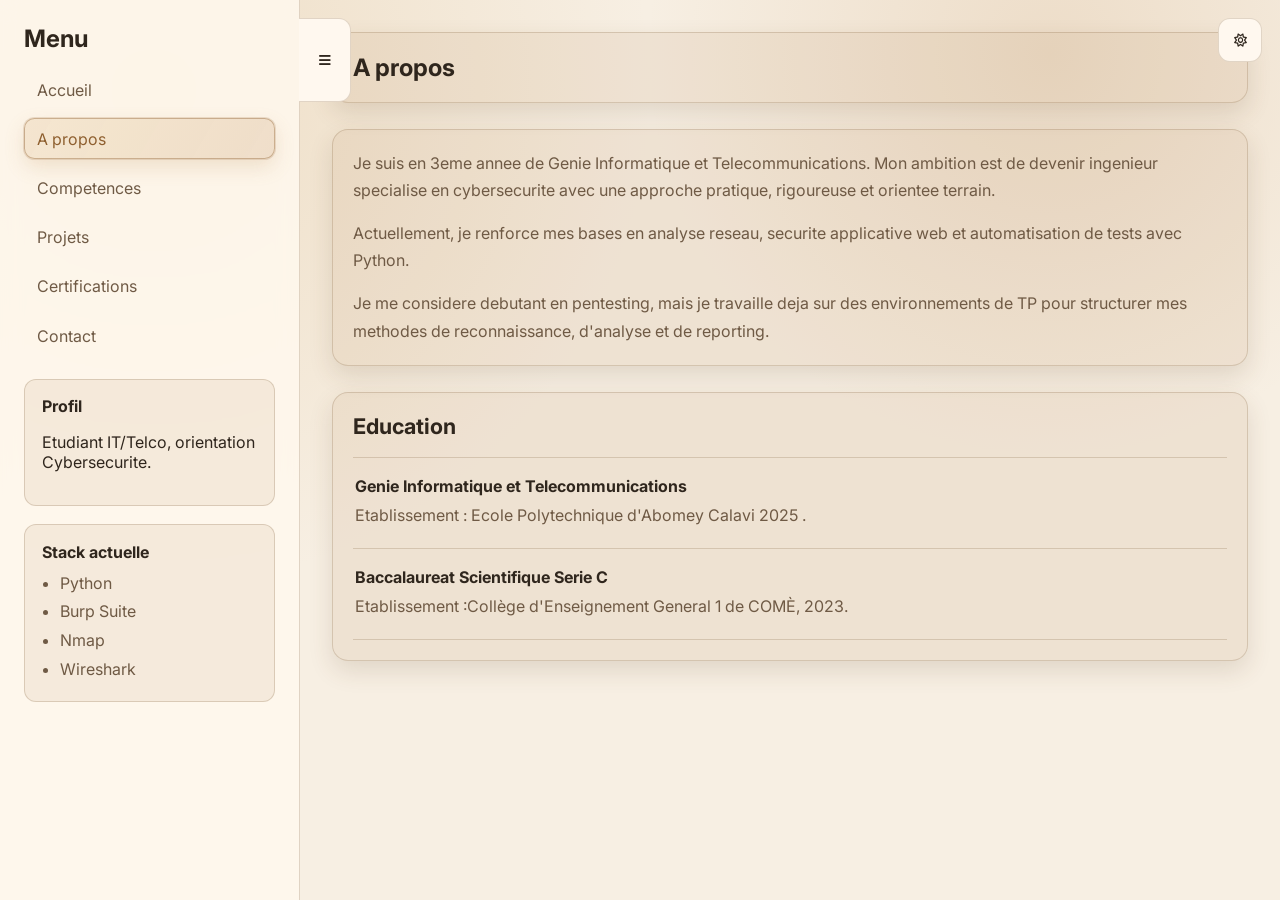
==== about.html @ 5f9d59a1 "Initial portfolio site" ====
<!DOCTYPE html>
<html lang="fr">
<head>
  <meta charset="UTF-8" />
  <meta name="viewport" content="width=device-width, initial-scale=1.0" />
  <title>SOGADJI Belange Amègnon Steeve | A propos</title>
  <link rel="preconnect" href="https://fonts.googleapis.com" />
  <link rel="preconnect" href="https://fonts.gstatic.com" crossorigin />
  <link href="https://fonts.googleapis.com/css2?family=Inter:wght@400;500;600;700;800&display=swap" rel="stylesheet" />
  <link rel="stylesheet" href="https://cdnjs.cloudflare.com/ajax/libs/font-awesome/6.5.2/css/all.min.css" />
  <link rel="stylesheet" href="css/styles.css" />
</head>
<body class="light-theme" data-page="about">
  <button id="theme-toggle" aria-label="Basculer le theme">
    <i class="fa-regular fa-sun icon-sun"></i>
    <i class="fa-regular fa-moon icon-moon"></i>
  </button>

  <div id="wrapper">
    <aside id="sidebar">
      <div class="inner">
        <h2>Menu</h2>
        <nav>
          <a href="index.html" data-nav="home">Accueil</a>
          <a href="about.html" data-nav="about">A propos</a>
          <a href="skills.html" data-nav="skills">Competences</a>
          <a href="projects.html" data-nav="projects">Projets</a>
          <a href="certifications.html" data-nav="certifications">Certifications</a>
          <a href="contact.html" data-nav="contact">Contact</a>
        </nav>

        <section class="sidebar-block">
          <h3>Profil</h3>
          <p>Etudiant IT/Telco, orientation Cybersecurite.</p>
        </section>

        <section class="sidebar-block">
          <h3>Stack actuelle</h3>
          <ul class="mini-list">
            <li>Python</li>
            <li>Burp Suite</li>
            <li>Nmap</li>
            <li>Wireshark</li>
          </ul>
        </section>
      </div>
    </aside>

    <main id="main">
      <div class="inner">
        <section class="page-header"><h1>A propos</h1></section>
        <section class="content-section">
          <p>
            Je suis en 3eme annee de Genie Informatique et Telecommunications. Mon ambition est de
            devenir ingenieur specialise en cybersecurite avec une approche pratique, rigoureuse et orientee terrain.
          </p>
          <p>
            Actuellement, je renforce mes bases en analyse reseau, securite applicative web et automatisation
            de tests avec Python.
          </p>
          <p>
            Je me considere debutant en pentesting, mais je travaille deja sur des environnements de TP pour
            structurer mes methodes de reconnaissance, d'analyse et de reporting.
          </p>
        </section>

        <section class="content-section">
          <div class="section-header"><h2>Education</h2></div>
          <div class="label-list">
            <article class="label-item">
              <h3>Genie Informatique et Telecommunications</h3>
              <p>Etablissement : Ecole Polytechnique d'Abomey Calavi 2025 .</p>
            </article>
            <article class="label-item">
              <h3>Baccalaureat Scientifique Serie C</h3>
              <p>Etablissement :Collège d'Enseignement General 1 de COMÈ, 2023.</p>
            </article>
          </div>
        </section>
      </div>
    </main>
  </div>

  <button id="scroll-top" aria-label="Retour en haut"><i class="fa-solid fa-arrow-up"></i></button>
  <script src="js/script.js"></script>
</body>
</html>
---- css/styles.css ----
:root {
  --sidebar-width: 300px;
  --sidebar-handle: 52px;
  --bg: #0c111b;
  --bg-soft: #111a2b;
  --card: rgba(255, 255, 255, 0.06);
  --line: rgba(255, 255, 255, 0.14);
  --text: #e6edf7;
  --muted: #b9c6dc;
  --accent: #5ca9ff;
  --accent-2: #77e1d1;
  --accent-active: #fcf33a;
  --shadow: 0 12px 30px rgba(0, 0, 0, 0.25);
}

body.light-theme {
  --bg: #f7efe3;
  --bg-soft: #fff8ef;
  --card: rgba(163, 122, 74, 0.1);
  --line: rgba(117, 86, 51, 0.22);
  --text: #2f261d;
  --muted: #6f5a45;
  --accent: #b5824a;
  --accent-2: #d5ad73;
  --accent-active: #8e5f2f;
  --shadow: 0 10px 24px rgba(92, 66, 37, 0.14);
}

* { box-sizing: border-box; }

html { scroll-behavior: smooth; }

body {
  margin: 0;
  font-family: "Inter", sans-serif;
  background:
    radial-gradient(circle at 10% 10%, rgba(92, 169, 255, 0.18), transparent 35%),
    radial-gradient(circle at 80% 5%, rgba(119, 225, 209, 0.14), transparent 30%),
    var(--bg);
  color: var(--text);
}

body.light-theme {
  background:
    radial-gradient(circle at 12% 10%, rgba(213, 173, 115, 0.26), transparent 36%),
    radial-gradient(circle at 82% 6%, rgba(197, 148, 93, 0.2), transparent 30%),
    var(--bg);
}

#wrapper {
  display: grid;
  grid-template-columns: var(--sidebar-width) 1fr;
  min-height: 100vh;
  transition: grid-template-columns 0.28s ease;
}

#sidebar {
  width: var(--sidebar-width);
  min-width: var(--sidebar-width);
  border-right: 1px solid var(--line);
  background: rgba(8, 12, 20, 0.55);
  backdrop-filter: blur(10px);
  transition: transform 0.28s ease, opacity 0.28s ease, border-color 0.28s ease;
  transform: translateX(0);
  opacity: 1;
  position: relative;
  overflow: visible;
  z-index: 30;
}

body.light-theme #sidebar {
  background: rgba(255, 249, 238, 0.86);
}

body.sidebar-collapsed #wrapper {
  grid-template-columns: var(--sidebar-handle) 1fr;
}

body.sidebar-collapsed #sidebar {
  transform: translateX(calc(-1 * (var(--sidebar-width) - var(--sidebar-handle))));
  opacity: 1;
}

#sidebar .inner {
  position: sticky;
  top: 0;
  padding: 1.5rem;
  max-height: 100vh;
  overflow: hidden;
  transition: opacity 0.22s ease, max-height 0.22s ease, padding 0.22s ease;
}

body.sidebar-collapsed #sidebar .inner {
  opacity: 0;
  pointer-events: none;
  max-height: 0;
  padding-top: 0;
  padding-bottom: 0;
}

#sidebar h2 {
  margin-top: 0;
  margin-bottom: 1rem;
}

#sidebar nav {
  display: grid;
  gap: 0.5rem;
  margin-bottom: 1.4rem;
}

#sidebar nav a {
  color: var(--muted);
  text-decoration: none;
  padding: 0.6rem 0.75rem;
  border-radius: 0.65rem;
  border: 1px solid transparent;
  transition: 0.2s ease;
}

#sidebar nav a:hover {
  color: var(--text);
  border-color: var(--line);
  background: var(--card);
  transform: translateX(4px);
}

#sidebar nav a.active {
  color: var(--accent-active);
  border-color: rgba(252, 243, 58, 0.45);
  background: linear-gradient(120deg, rgba(92, 169, 255, 0.2), rgba(119, 225, 209, 0.18));
  box-shadow: 0 0 0 1px rgba(252, 243, 58, 0.18), 0 10px 25px rgba(92, 169, 255, 0.2);
}

body.light-theme #sidebar nav a.active {
  background: linear-gradient(120deg, rgba(213, 173, 115, 0.22), rgba(181, 130, 74, 0.2));
  border-color: rgba(142, 95, 47, 0.4);
  box-shadow: 0 0 0 1px rgba(142, 95, 47, 0.16), 0 8px 20px rgba(181, 130, 74, 0.2);
}

#main {
  padding: 2rem;
}

#main .inner {
  max-width: 980px;
  margin: 0 auto;
}

.hero-banner,
.content-section,
.nav-cards-section,
.page-header {
  margin-bottom: 1.6rem;
}

.profile-card,
.content-section,
.nav-card,
.project-card,
.page-header {
  background: var(--card);
  border: 1px solid var(--line);
  border-radius: 16px;
  box-shadow: var(--shadow);
}

.profile-card {
  display: grid;
  grid-template-columns: 120px 1fr;
  gap: 1.35rem;
  padding: 1.5rem;
}

.profile-image {
  width: 120px;
  height: 120px;
  border-radius: 50%;
  overflow: hidden;
  display: block;
  background: linear-gradient(140deg, var(--accent), var(--accent-2));
  border: 2px solid rgba(255, 255, 255, 0.38);
}

.profile-image img {
  width: 100%;
  height: 100%;
  object-fit: cover;
  object-position: center;
  display: block;
}

.profile-info h1 {
  margin: 0;
  line-height: 1.2;
  font-size: clamp(1.35rem, 2.8vw, 2rem);
}

.subtitle,
.focus { margin: 0.55rem 0; color: var(--muted); }

.hero-tags {
  margin-top: 1rem;
  display: flex;
  gap: 0.6rem;
  flex-wrap: wrap;
}

.hero-tags span {
  padding: 0.42rem 0.82rem;
  border-radius: 999px;
  border: 1px solid var(--line);
  background: rgba(92, 169, 255, 0.16);
  font-size: 0.86rem;
}

body.light-theme .hero-tags span {
  background: rgba(181, 130, 74, 0.16);
}

.page-header { padding: 1.25rem; }
.page-header h1 { margin: 0; font-size: 1.5rem; }

.nav-cards-grid,
.skills-grid,
.projects-grid,
.certifications-grid,
.contact-grid {
  display: grid;
  gap: 1.1rem;
}

.nav-cards-grid {
  grid-template-columns: repeat(4, minmax(0, 1fr));
}

.nav-card,
.project-card,
.certification-card {
  padding: 1.2rem;
  text-decoration: none;
  color: var(--text);
  position: relative;
  overflow: hidden;
  transition: transform 0.22s ease, box-shadow 0.25s ease, border-color 0.25s ease;
}

.nav-card::before,
.project-card::before,
.certification-card::before {
  content: "";
  position: absolute;
  top: 0;
  left: -120%;
  width: 100%;
  height: 100%;
  background: linear-gradient(90deg, transparent, rgba(255, 255, 255, 0.14), transparent);
  transition: left 0.45s ease;
}

.nav-card:hover::before,
.project-card:hover::before,
.certification-card:hover::before {
  left: 120%;
}

.nav-card:hover,
.project-card:hover,
.certification-card:hover {
  transform: translateY(-4px);
  border-color: rgba(92, 169, 255, 0.38);
  box-shadow: 0 14px 28px rgba(92, 169, 255, 0.2);
}

body.light-theme .nav-card:hover,
body.light-theme .project-card:hover,
body.light-theme .certification-card:hover {
  border-color: rgba(181, 130, 74, 0.45);
  box-shadow: 0 14px 28px rgba(181, 130, 74, 0.2);
}

.nav-card:active,
.project-card:active,
.certification-card:active,
.interactive-card.clicked {
  transform: translateY(-1px) scale(0.985);
  border-color: rgba(252, 243, 58, 0.6);
  box-shadow: 0 0 0 1px rgba(252, 243, 58, 0.25), 0 9px 22px rgba(252, 243, 58, 0.18);
}

body.light-theme .nav-card:active,
body.light-theme .project-card:active,
body.light-theme .certification-card:active,
body.light-theme .interactive-card.clicked {
  border-color: rgba(142, 95, 47, 0.55);
  box-shadow: 0 0 0 1px rgba(142, 95, 47, 0.2), 0 9px 22px rgba(142, 95, 47, 0.2);
}

.nav-card i {
  color: var(--accent);
  font-size: 1.1rem;
}

.nav-card h3,
.project-card h3 {
  margin: 0.65rem 0 0.45rem;
}

.nav-card p,
.project-card p,
.content-section p {
  margin: 0;
  color: var(--muted);
  line-height: 1.72;
}

.content-section > p + p {
  margin-top: 0.95rem;
}

.section-header { margin-bottom: 1.15rem; }
.section-header h2 { margin: 0; font-size: 1.35rem; }

.content-section { padding: 1.25rem; }

.skills-grid { grid-template-columns: repeat(2, minmax(0, 1fr)); }

.skills-grid article {
  border: 1px solid var(--line);
  border-radius: 12px;
  padding: 1.05rem;
  background: rgba(92, 169, 255, 0.08);
}

body.light-theme .skills-grid article {
  background: rgba(213, 173, 115, 0.18);
}

.skills-grid h3 { margin: 0 0 0.45rem; }

.skill-label {
  position: relative;
  overflow: hidden;
  transition: transform 0.22s ease, box-shadow 0.25s ease, border-color 0.25s ease;
}

.skill-label::before {
  content: "";
  position: absolute;
  top: 0;
  left: -120%;
  width: 100%;
  height: 100%;
  background: linear-gradient(90deg, transparent, rgba(255, 255, 255, 0.14), transparent);
  transition: left 0.45s ease;
}

.skill-label:hover::before {
  left: 120%;
}

.skill-label:hover {
  transform: translateY(-4px);
  border-color: rgba(92, 169, 255, 0.38);
  box-shadow: 0 14px 28px rgba(92, 169, 255, 0.2);
}

body.light-theme .skill-label:hover {
  border-color: rgba(181, 130, 74, 0.45);
  box-shadow: 0 14px 28px rgba(181, 130, 74, 0.2);
}

.projects-grid { grid-template-columns: repeat(3, minmax(0, 1fr)); }
.certifications-grid { grid-template-columns: repeat(2, minmax(0, 1fr)); }

.certification-card h3 {
  margin: 0.45rem 0 0.25rem;
}

.cert-meta {
  margin: 0 0 0.35rem;
  font-size: 0.88rem;
  color: var(--accent);
  font-weight: 600;
}

.cert-image {
  border-radius: 10px;
  overflow: hidden;
  border: 1px solid var(--line);
  margin-bottom: 0.75rem;
  background: var(--bg-soft);
}

.cert-image img {
  display: block;
  width: 100%;
  height: 190px;
  object-fit: cover;
}

.cert-actions {
  margin-top: 0.7rem;
}

.cert-link {
  display: inline-block;
  text-decoration: none;
  color: #ffffff;
  background: linear-gradient(120deg, var(--accent), var(--accent-2));
  border: 1px solid transparent;
  border-radius: 999px;
  padding: 0.38rem 0.75rem;
  font-size: 0.85rem;
  font-weight: 600;
  transition: transform 0.18s ease, box-shadow 0.18s ease;
}

.cert-link:hover {
  transform: translateY(-1px);
  box-shadow: 0 8px 16px rgba(0, 0, 0, 0.18);
}

.fictive-note {
  margin-bottom: 1rem;
  color: var(--muted);
}

.contact-grid {
  grid-template-columns: 1fr 1fr;
}

.contact-grid div {
  border: 1px solid var(--line);
  border-radius: 10px;
  padding: 0.9rem;
  background: rgba(119, 225, 209, 0.08);
  color: var(--text);
}

body.light-theme .contact-grid div {
  background: rgba(235, 214, 184, 0.28);
}

.contact-grid i {
  margin-right: 0.4rem;
  color: var(--accent);
}

.contact-grid a {
  color: inherit;
  text-decoration: none;
  border-bottom: 1px dashed transparent;
  transition: border-color 0.2s ease, color 0.2s ease;
}

.contact-grid a:hover {
  color: var(--accent-active);
  border-bottom-color: currentColor;
}

.sidebar-block {
  background: var(--card);
  border: 1px solid var(--line);
  border-radius: 12px;
  padding: 1.05rem;
  margin-bottom: 1.1rem;
}

.sidebar-block h3 {
  margin: 0 0 0.45rem;
  font-size: 1rem;
}

.mini-list {
  margin: 0;
  padding-left: 1.15rem;
  line-height: 1.8;
  color: var(--muted);
}

.label-list {
  border-top: 1px solid var(--line);
}

.label-item {
  padding: 1.15rem 0.1rem;
  border-bottom: 1px solid var(--line);
}

.label-item h3 {
  margin: 0 0 0.35rem;
  font-size: 1rem;
}

.label-item p {
  margin: 0;
}

#theme-toggle,
#sidebar-collapse-toggle,
#scroll-top {
  position: fixed;
  right: 18px;
  width: 44px;
  height: 44px;
  border: 1px solid var(--line);
  border-radius: 12px;
  background: var(--bg-soft);
  color: var(--text);
  cursor: pointer;
  z-index: 90;
}

#theme-toggle { top: 18px; }

#sidebar-collapse-toggle {
  position: absolute;
  top: 1.15rem;
  right: calc(-1 * var(--sidebar-handle));
  left: auto;
  width: var(--sidebar-handle);
  height: 5.25rem;
  border-left: 0;
  border-radius: 0 12px 12px 0;
  text-indent: 0;
  transition: transform 0.22s ease;
  z-index: 95;
}

#sidebar-collapse-toggle i {
  transition: transform 0.22s ease;
}

body.sidebar-collapsed #sidebar-collapse-toggle i {
  transform: rotate(180deg);
}

#scroll-top {
  bottom: 30px;
  right: 30px;
  width: 60px;
  height: 60px;
  border-radius: 15px;
  border: 1px solid rgba(255, 189, 142, 0.6);
  background: rgba(255, 189, 142, 0.8);
  color: rgba(139, 69, 19, 0.9);
  box-shadow: 0 8px 32px rgba(0, 0, 0, 0.3);
  backdrop-filter: blur(15px);
  z-index: 1000;
  opacity: 0;
  visibility: hidden;
  transform: translateY(20px);
  transition: all 0.35s ease;
}

#scroll-top i {
  font-size: 22px;
  transition: transform 0.25s ease;
}

#scroll-top:hover {
  background: rgba(255, 189, 142, 0.92);
  border-color: rgba(255, 189, 142, 0.82);
  transform: translateY(-3px);
  box-shadow: 0 12px 40px rgba(255, 189, 142, 0.32);
}

#scroll-top:hover i {
  transform: translateY(-2px);
}

#scroll-top:active {
  transform: translateY(0) scale(0.95);
}

#scroll-top.visible {
  opacity: 1;
  visibility: visible;
  transform: translateY(0);
}

.icon-sun { display: none; }
body.light-theme .icon-sun { display: inline-block; }
body.light-theme .icon-moon { display: none; }

@media (max-width: 1100px) {
  #wrapper { grid-template-columns: 1fr; }

  #sidebar {
    width: auto;
    min-width: 0;
    order: -1;
    border-right: 0;
    border-bottom: 1px solid var(--line);
  }

  #sidebar .inner { position: static; }

  #sidebar nav {
    grid-template-columns: repeat(5, minmax(0, 1fr));
    gap: 0.4rem;
  }

  #sidebar nav a:hover { transform: none; }

  body.sidebar-collapsed #wrapper { grid-template-columns: 1fr; }

  body.sidebar-collapsed #sidebar {
    transform: none;
    border-bottom-color: transparent;
  }

  #sidebar-collapse-toggle {
    position: fixed;
    top: 18px;
    left: 18px;
    right: auto;
    width: 44px;
    height: 44px;
    border-left: 1px solid var(--line);
    border-radius: 12px;
  }

  #scroll-top {
    bottom: 24px;
    right: 24px;
    width: 55px;
    height: 55px;
    border-radius: 12px;
  }

  #scroll-top i {
    font-size: 20px;
  }
}

@media (max-width: 840px) {
  .nav-cards-grid,
  .projects-grid,
  .certifications-grid,
  .skills-grid,
  .contact-grid { grid-template-columns: 1fr; }

  .profile-card {
    grid-template-columns: 1fr;
    text-align: center;
  }

  .profile-image { margin: 0 auto; }
  .hero-tags { justify-content: center; }

  #sidebar nav { grid-template-columns: 1fr 1fr; }

  #scroll-top {
    bottom: 20px;
    right: 20px;
    width: 50px;
    height: 50px;
    border-radius: 10px;
  }

  #scroll-top i {
    font-size: 18px;
  }
}
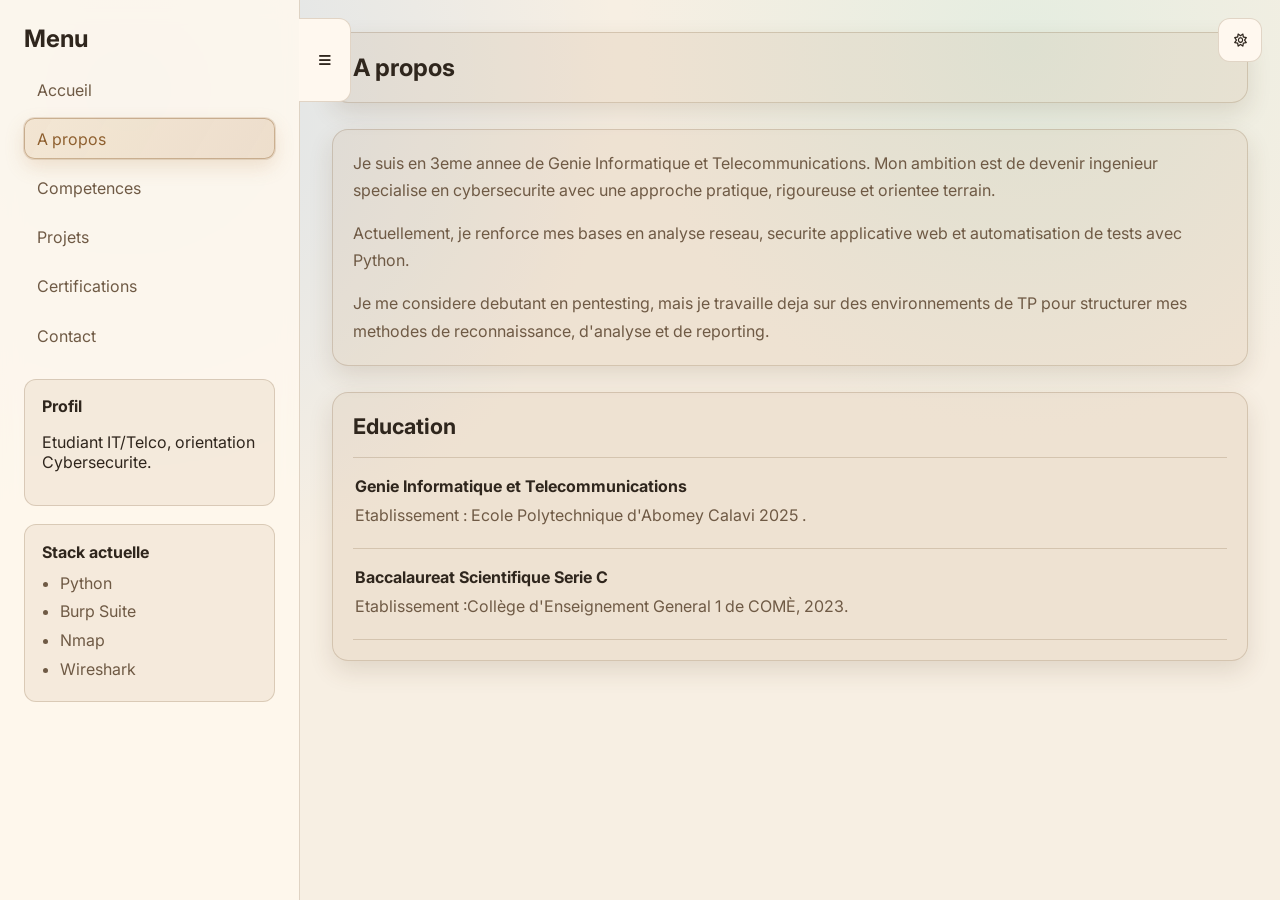
==== commit bc7bb725: "Fix theme flash and certifications loading fallback" ====
--- a/about.html
+++ b/about.html
@@ -3,6 +3,17 @@
 <head>
   <meta charset="UTF-8" />
   <meta name="viewport" content="width=device-width, initial-scale=1.0" />
+  <script>
+    (function () {
+      try {
+        var savedTheme = localStorage.getItem("portfolio-theme");
+        var theme = savedTheme === "dark" ? "dark" : "light";
+        document.documentElement.classList.add(theme + "-theme");
+      } catch (e) {
+        document.documentElement.classList.add("light-theme");
+      }
+    })();
+  </script>
   <title>SOGADJI Belange Amègnon Steeve | A propos</title>
   <link rel="preconnect" href="https://fonts.googleapis.com" />
   <link rel="preconnect" href="https://fonts.gstatic.com" crossorigin />
@@ -10,7 +21,7 @@
   <link rel="stylesheet" href="https://cdnjs.cloudflare.com/ajax/libs/font-awesome/6.5.2/css/all.min.css" />
   <link rel="stylesheet" href="css/styles.css" />
 </head>
-<body class="light-theme" data-page="about">
+<body data-page="about">
   <button id="theme-toggle" aria-label="Basculer le theme">
     <i class="fa-regular fa-sun icon-sun"></i>
     <i class="fa-regular fa-moon icon-moon"></i>
--- a/css/styles.css
+++ b/css/styles.css
@@ -13,7 +13,7 @@
   --shadow: 0 12px 30px rgba(0, 0, 0, 0.25);
 }
 
-body.light-theme {
+.light-theme {
   --bg: #f7efe3;
   --bg-soft: #fff8ef;
   --card: rgba(163, 122, 74, 0.1);
@@ -40,7 +40,7 @@
   color: var(--text);
 }
 
-body.light-theme {
+.light-theme {
   background:
     radial-gradient(circle at 12% 10%, rgba(213, 173, 115, 0.26), transparent 36%),
     radial-gradient(circle at 82% 6%, rgba(197, 148, 93, 0.2), transparent 30%),
@@ -68,7 +68,7 @@
   z-index: 30;
 }
 
-body.light-theme #sidebar {
+.light-theme #sidebar {
   background: rgba(255, 249, 238, 0.86);
 }
 
@@ -132,7 +132,7 @@
   box-shadow: 0 0 0 1px rgba(252, 243, 58, 0.18), 0 10px 25px rgba(92, 169, 255, 0.2);
 }
 
-body.light-theme #sidebar nav a.active {
+.light-theme #sidebar nav a.active {
   background: linear-gradient(120deg, rgba(213, 173, 115, 0.22), rgba(181, 130, 74, 0.2));
   border-color: rgba(142, 95, 47, 0.4);
   box-shadow: 0 0 0 1px rgba(142, 95, 47, 0.16), 0 8px 20px rgba(181, 130, 74, 0.2);
@@ -214,7 +214,7 @@
   font-size: 0.86rem;
 }
 
-body.light-theme .hero-tags span {
+.light-theme .hero-tags span {
   background: rgba(181, 130, 74, 0.16);
 }
 
@@ -272,9 +272,9 @@
   box-shadow: 0 14px 28px rgba(92, 169, 255, 0.2);
 }
 
-body.light-theme .nav-card:hover,
-body.light-theme .project-card:hover,
-body.light-theme .certification-card:hover {
+.light-theme .nav-card:hover,
+.light-theme .project-card:hover,
+.light-theme .certification-card:hover {
   border-color: rgba(181, 130, 74, 0.45);
   box-shadow: 0 14px 28px rgba(181, 130, 74, 0.2);
 }
@@ -288,10 +288,10 @@
   box-shadow: 0 0 0 1px rgba(252, 243, 58, 0.25), 0 9px 22px rgba(252, 243, 58, 0.18);
 }
 
-body.light-theme .nav-card:active,
-body.light-theme .project-card:active,
-body.light-theme .certification-card:active,
-body.light-theme .interactive-card.clicked {
+.light-theme .nav-card:active,
+.light-theme .project-card:active,
+.light-theme .certification-card:active,
+.light-theme .interactive-card.clicked {
   border-color: rgba(142, 95, 47, 0.55);
   box-shadow: 0 0 0 1px rgba(142, 95, 47, 0.2), 0 9px 22px rgba(142, 95, 47, 0.2);
 }
@@ -332,7 +332,7 @@
   background: rgba(92, 169, 255, 0.08);
 }
 
-body.light-theme .skills-grid article {
+.light-theme .skills-grid article {
   background: rgba(213, 173, 115, 0.18);
 }
 
@@ -365,7 +365,7 @@
   box-shadow: 0 14px 28px rgba(92, 169, 255, 0.2);
 }
 
-body.light-theme .skill-label:hover {
+.light-theme .skill-label:hover {
   border-color: rgba(181, 130, 74, 0.45);
   box-shadow: 0 14px 28px rgba(181, 130, 74, 0.2);
 }
@@ -438,7 +438,7 @@
   color: var(--text);
 }
 
-body.light-theme .contact-grid div {
+.light-theme .contact-grid div {
   background: rgba(235, 214, 184, 0.28);
 }
 
@@ -581,8 +581,8 @@
 }
 
 .icon-sun { display: none; }
-body.light-theme .icon-sun { display: inline-block; }
-body.light-theme .icon-moon { display: none; }
+.light-theme .icon-sun { display: inline-block; }
+.light-theme .icon-moon { display: none; }
 
 @media (max-width: 1100px) {
   #wrapper { grid-template-columns: 1fr; }
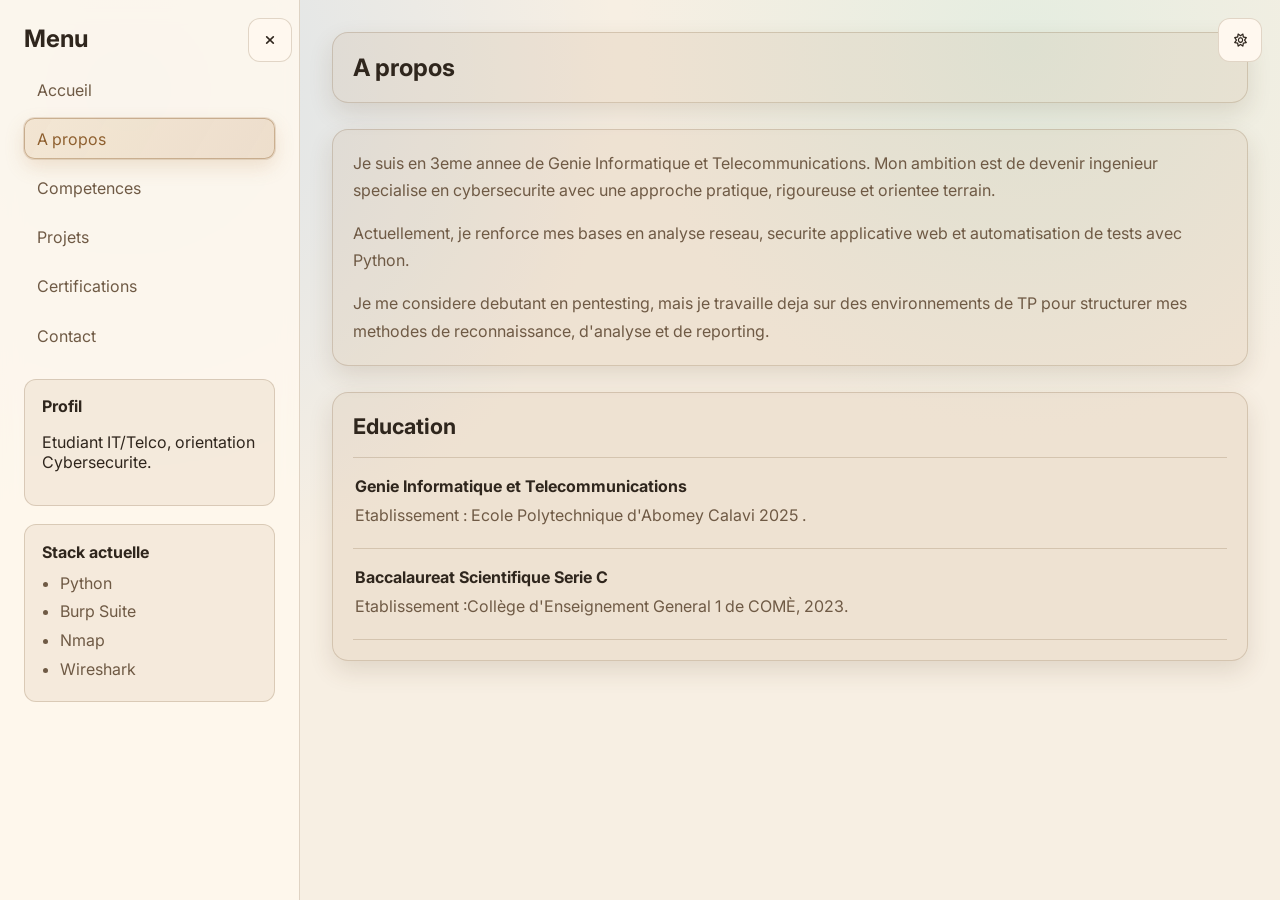
==== commit e9cd12ba: "Fix sidebar toggle visibility and restore state on load" ====
--- a/about.html
+++ b/about.html
@@ -9,6 +9,10 @@
         var savedTheme = localStorage.getItem("portfolio-theme");
         var theme = savedTheme === "dark" ? "dark" : "light";
         document.documentElement.classList.add(theme + "-theme");
+        var sidebarState = localStorage.getItem("portfolio-sidebar");
+        if (sidebarState === "collapsed") {
+          document.documentElement.classList.add("sidebar-collapsed");
+        }
       } catch (e) {
         document.documentElement.classList.add("light-theme");
       }
--- a/css/styles.css
+++ b/css/styles.css
@@ -72,13 +72,17 @@
   background: rgba(255, 249, 238, 0.86);
 }
 
-body.sidebar-collapsed #wrapper {
-  grid-template-columns: var(--sidebar-handle) 1fr;
-}
-
-body.sidebar-collapsed #sidebar {
-  transform: translateX(calc(-1 * (var(--sidebar-width) - var(--sidebar-handle))));
-  opacity: 1;
+.sidebar-collapsed #wrapper {
+  grid-template-columns: 0 1fr;
+}
+
+.sidebar-collapsed #sidebar {
+  transform: translateX(-100%);
+  width: 0;
+  min-width: 0;
+  opacity: 0;
+  border-right: 0;
+  overflow: hidden;
 }
 
 #sidebar .inner {
@@ -86,14 +90,16 @@
   top: 0;
   padding: 1.5rem;
   max-height: 100vh;
-  overflow: hidden;
+  overflow-y: auto;
+  overflow-x: hidden;
   transition: opacity 0.22s ease, max-height 0.22s ease, padding 0.22s ease;
 }
 
-body.sidebar-collapsed #sidebar .inner {
+.sidebar-collapsed #sidebar .inner {
   opacity: 0;
   pointer-events: none;
   max-height: 0;
+  overflow: hidden;
   padding-top: 0;
   padding-bottom: 0;
 }
@@ -231,7 +237,7 @@
 }
 
 .nav-cards-grid {
-  grid-template-columns: repeat(4, minmax(0, 1fr));
+  grid-template-columns: repeat(5, minmax(0, 1fr));
 }
 
 .nav-card,
@@ -397,6 +403,21 @@
   width: 100%;
   height: 190px;
   object-fit: cover;
+}
+
+.zoomable-image {
+  cursor: zoom-in;
+  transition: transform 0.2s ease, filter 0.2s ease;
+}
+
+.zoomable-image:hover {
+  transform: scale(1.015);
+  filter: brightness(1.04);
+}
+
+.zoomable-image:focus-visible {
+  outline: 2px solid var(--accent-active);
+  outline-offset: 2px;
 }
 
 .cert-actions {
@@ -515,14 +536,14 @@
 #theme-toggle { top: 18px; }
 
 #sidebar-collapse-toggle {
-  position: absolute;
-  top: 1.15rem;
-  right: calc(-1 * var(--sidebar-handle));
-  left: auto;
-  width: var(--sidebar-handle);
-  height: 5.25rem;
-  border-left: 0;
-  border-radius: 0 12px 12px 0;
+  position: fixed;
+  top: 18px;
+  left: calc(var(--sidebar-width) - var(--sidebar-handle));
+  right: auto;
+  width: 44px;
+  height: 44px;
+  border-left: 1px solid var(--line);
+  border-radius: 12px;
   text-indent: 0;
   transition: transform 0.22s ease;
   z-index: 95;
@@ -532,8 +553,12 @@
   transition: transform 0.22s ease;
 }
 
-body.sidebar-collapsed #sidebar-collapse-toggle i {
+.sidebar-collapsed #sidebar-collapse-toggle i {
   transform: rotate(180deg);
+}
+
+.sidebar-collapsed #sidebar-collapse-toggle {
+  left: 18px;
 }
 
 #scroll-top {
@@ -584,6 +609,79 @@
 .light-theme .icon-sun { display: inline-block; }
 .light-theme .icon-moon { display: none; }
 
+body.lightbox-open {
+  overflow: hidden;
+}
+
+.image-lightbox {
+  position: fixed;
+  inset: 0;
+  background: rgba(0, 0, 0, 0.78);
+  backdrop-filter: blur(4px);
+  display: flex;
+  align-items: center;
+  justify-content: center;
+  padding: 1.1rem;
+  z-index: 1400;
+  opacity: 0;
+  visibility: hidden;
+  pointer-events: none;
+  transition: opacity 0.2s ease, visibility 0.2s ease;
+}
+
+.image-lightbox.open {
+  opacity: 1;
+  visibility: visible;
+  pointer-events: auto;
+}
+
+.image-lightbox-dialog {
+  position: relative;
+  max-width: min(94vw, 1050px);
+  max-height: 90vh;
+  display: grid;
+  gap: 0.6rem;
+  justify-items: center;
+}
+
+.image-lightbox-media {
+  max-width: 100%;
+  max-height: 80vh;
+  width: auto;
+  height: auto;
+  display: block;
+  border-radius: 12px;
+  border: 1px solid var(--line);
+  box-shadow: 0 18px 42px rgba(0, 0, 0, 0.35);
+  background: #0f0f10;
+}
+
+.image-lightbox-caption {
+  margin: 0;
+  color: #f3f4f6;
+  text-align: center;
+  line-height: 1.5;
+}
+
+.image-lightbox-close {
+  position: absolute;
+  top: -0.75rem;
+  right: -0.75rem;
+  width: 40px;
+  height: 40px;
+  border-radius: 999px;
+  border: 1px solid rgba(255, 255, 255, 0.32);
+  background: rgba(19, 20, 22, 0.88);
+  color: #ffffff;
+  font-size: 1.5rem;
+  line-height: 1;
+  cursor: pointer;
+}
+
+.image-lightbox-close:hover {
+  background: rgba(31, 33, 37, 0.95);
+}
+
 @media (max-width: 1100px) {
   #wrapper { grid-template-columns: 1fr; }
 
@@ -596,6 +694,8 @@
   }
 
   #sidebar .inner { position: static; }
+  #sidebar .inner { padding-top: 4.25rem; }
+  .sidebar-block { display: none; }
 
   #sidebar nav {
     grid-template-columns: repeat(5, minmax(0, 1fr));
@@ -604,22 +704,20 @@
 
   #sidebar nav a:hover { transform: none; }
 
-  body.sidebar-collapsed #wrapper { grid-template-columns: 1fr; }
-
-  body.sidebar-collapsed #sidebar {
+  .sidebar-collapsed #wrapper { grid-template-columns: 1fr; }
+
+  .sidebar-collapsed #sidebar {
     transform: none;
     border-bottom-color: transparent;
+    width: auto;
+    min-width: 0;
+    opacity: 1;
+    border-right: 0;
+    overflow: visible;
   }
 
   #sidebar-collapse-toggle {
-    position: fixed;
-    top: 18px;
     left: 18px;
-    right: auto;
-    width: 44px;
-    height: 44px;
-    border-left: 1px solid var(--line);
-    border-radius: 12px;
   }
 
   #scroll-top {
@@ -642,6 +740,8 @@
   .skills-grid,
   .contact-grid { grid-template-columns: 1fr; }
 
+  #sidebar .inner { padding-top: 4.75rem; }
+
   .profile-card {
     grid-template-columns: 1fr;
     text-align: center;
@@ -663,4 +763,9 @@
   #scroll-top i {
     font-size: 18px;
   }
-}
+
+  .image-lightbox-close {
+    top: -0.5rem;
+    right: -0.25rem;
+  }
+}
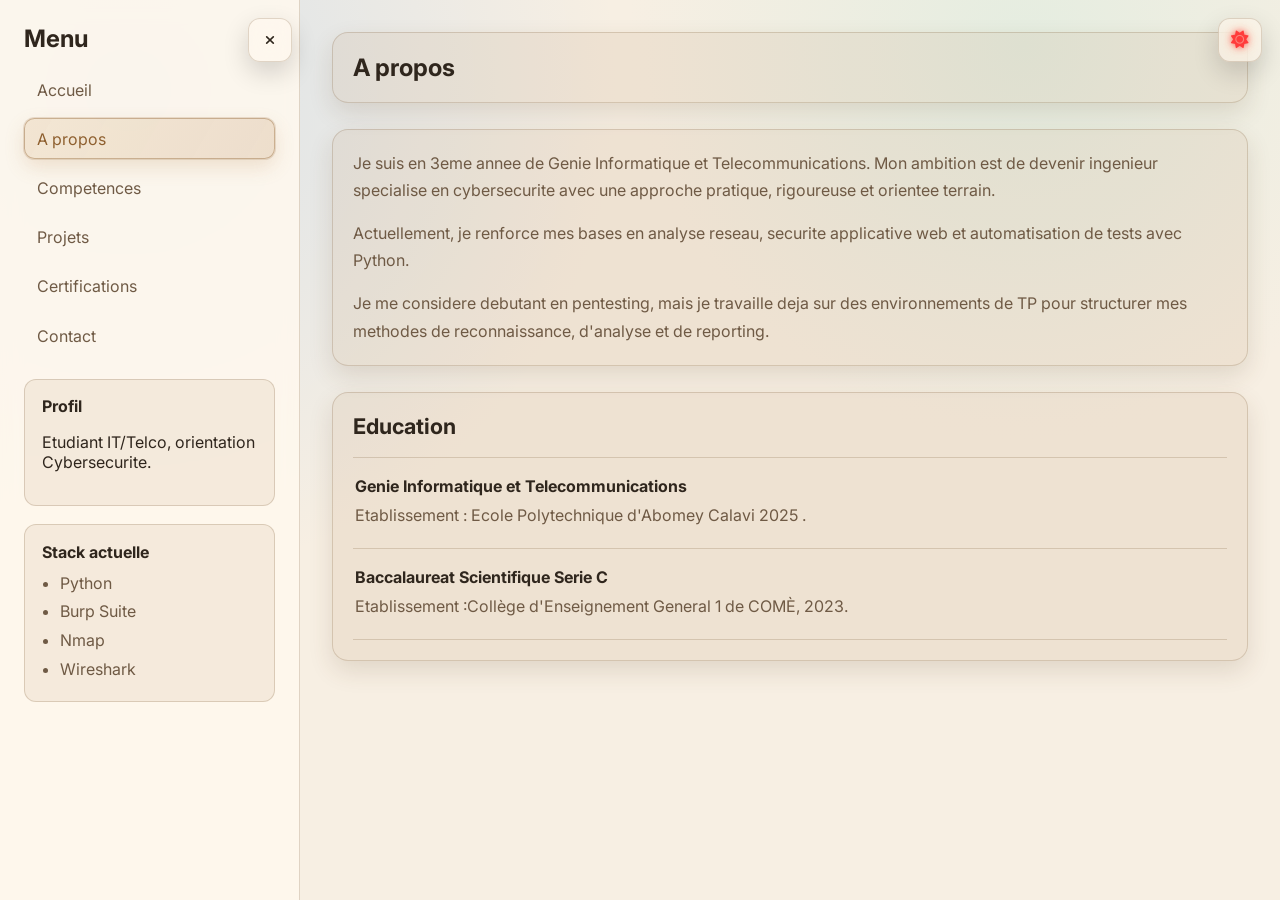
==== commit 0b790cee: "Update sidebar behavior and theme toggle styling" ====
--- a/about.html
+++ b/about.html
@@ -10,7 +10,8 @@
         var theme = savedTheme === "dark" ? "dark" : "light";
         document.documentElement.classList.add(theme + "-theme");
         var sidebarState = localStorage.getItem("portfolio-sidebar");
-        if (sidebarState === "collapsed") {
+        var isMobileView = window.matchMedia && window.matchMedia("(max-width: 1100px)").matches;
+        if (sidebarState === "collapsed" || (!sidebarState && isMobileView)) {
           document.documentElement.classList.add("sidebar-collapsed");
         }
       } catch (e) {
@@ -26,11 +27,11 @@
   <link rel="stylesheet" href="css/styles.css" />
 </head>
 <body data-page="about">
+
   <button id="theme-toggle" aria-label="Basculer le theme">
-    <i class="fa-regular fa-sun icon-sun"></i>
-    <i class="fa-regular fa-moon icon-moon"></i>
+    <i class="fa-solid fa-sun icon-sun"></i>
+    <i class="fa-solid fa-moon icon-moon"></i>
   </button>
-
   <div id="wrapper">
     <aside id="sidebar">
       <div class="inner">
--- a/css/styles.css
+++ b/css/styles.css
@@ -3,6 +3,7 @@
   --sidebar-handle: 52px;
   --bg: #0c111b;
   --bg-soft: #111a2b;
+  --glass: rgba(17, 26, 43, 0.48);
   --card: rgba(255, 255, 255, 0.06);
   --line: rgba(255, 255, 255, 0.14);
   --text: #e6edf7;
@@ -16,6 +17,7 @@
 .light-theme {
   --bg: #f7efe3;
   --bg-soft: #fff8ef;
+  --glass: rgba(255, 248, 239, 0.58);
   --card: rgba(163, 122, 74, 0.1);
   --line: rgba(117, 86, 51, 0.22);
   --text: #2f261d;
@@ -533,7 +535,21 @@
   z-index: 90;
 }
 
-#theme-toggle { top: 18px; }
+#theme-toggle,
+#sidebar-collapse-toggle {
+  background: var(--glass);
+  box-shadow: 0 10px 26px rgba(0, 0, 0, 0.16);
+  backdrop-filter: blur(14px) saturate(135%);
+  -webkit-backdrop-filter: blur(14px) saturate(135%);
+}
+
+#theme-toggle {
+  top: 18px;
+  display: inline-flex;
+  align-items: center;
+  justify-content: center;
+  z-index: 120;
+}
 
 #sidebar-collapse-toggle {
   position: fixed;
@@ -546,7 +562,7 @@
   border-radius: 12px;
   text-indent: 0;
   transition: transform 0.22s ease;
-  z-index: 95;
+  z-index: 115;
 }
 
 #sidebar-collapse-toggle i {
@@ -605,7 +621,18 @@
   transform: translateY(0);
 }
 
-.icon-sun { display: none; }
+.icon-sun {
+  display: none;
+  color: #ff3b3b;
+  text-shadow: 0 0 6px rgba(255, 59, 59, 0.85), 0 0 16px rgba(255, 140, 92, 0.55);
+}
+
+.icon-moon {
+  color: #f5f8ff;
+  text-shadow: 0 0 8px rgba(156, 199, 255, 0.8), 0 0 18px rgba(120, 170, 255, 0.55);
+}
+
+#theme-toggle i { font-size: 1.1rem; }
 .light-theme .icon-sun { display: inline-block; }
 .light-theme .icon-moon { display: none; }
 
@@ -682,44 +709,50 @@
   background: rgba(31, 33, 37, 0.95);
 }
 
+.sidebar-mobile #wrapper {
+  grid-template-columns: 1fr;
+}
+
+.sidebar-mobile #sidebar {
+  position: fixed;
+  top: 0;
+  left: 0;
+  height: 100%;
+  z-index: 70;
+}
+
+.sidebar-mobile #sidebar .inner {
+  height: 100%;
+  position: absolute;
+  top: 0;
+  left: 0;
+  padding-top: 4.25rem;
+  -webkit-overflow-scrolling: touch;
+}
+
+.sidebar-mobile.sidebar-collapsed #sidebar {
+  transform: translateX(-100%);
+  width: var(--sidebar-width);
+  min-width: var(--sidebar-width);
+  opacity: 1;
+  border-right: 1px solid var(--line);
+  overflow: hidden;
+}
+
+.sidebar-mobile #sidebar nav {
+  grid-template-columns: 1fr;
+}
+
+.sidebar-mobile #sidebar nav a:hover {
+  transform: none;
+}
+
+.sidebar-mobile .sidebar-block {
+  display: none;
+}
+
+
 @media (max-width: 1100px) {
-  #wrapper { grid-template-columns: 1fr; }
-
-  #sidebar {
-    width: auto;
-    min-width: 0;
-    order: -1;
-    border-right: 0;
-    border-bottom: 1px solid var(--line);
-  }
-
-  #sidebar .inner { position: static; }
-  #sidebar .inner { padding-top: 4.25rem; }
-  .sidebar-block { display: none; }
-
-  #sidebar nav {
-    grid-template-columns: repeat(5, minmax(0, 1fr));
-    gap: 0.4rem;
-  }
-
-  #sidebar nav a:hover { transform: none; }
-
-  .sidebar-collapsed #wrapper { grid-template-columns: 1fr; }
-
-  .sidebar-collapsed #sidebar {
-    transform: none;
-    border-bottom-color: transparent;
-    width: auto;
-    min-width: 0;
-    opacity: 1;
-    border-right: 0;
-    overflow: visible;
-  }
-
-  #sidebar-collapse-toggle {
-    left: 18px;
-  }
-
   #scroll-top {
     bottom: 24px;
     right: 24px;
@@ -750,8 +783,6 @@
   .profile-image { margin: 0 auto; }
   .hero-tags { justify-content: center; }
 
-  #sidebar nav { grid-template-columns: 1fr 1fr; }
-
   #scroll-top {
     bottom: 20px;
     right: 20px;
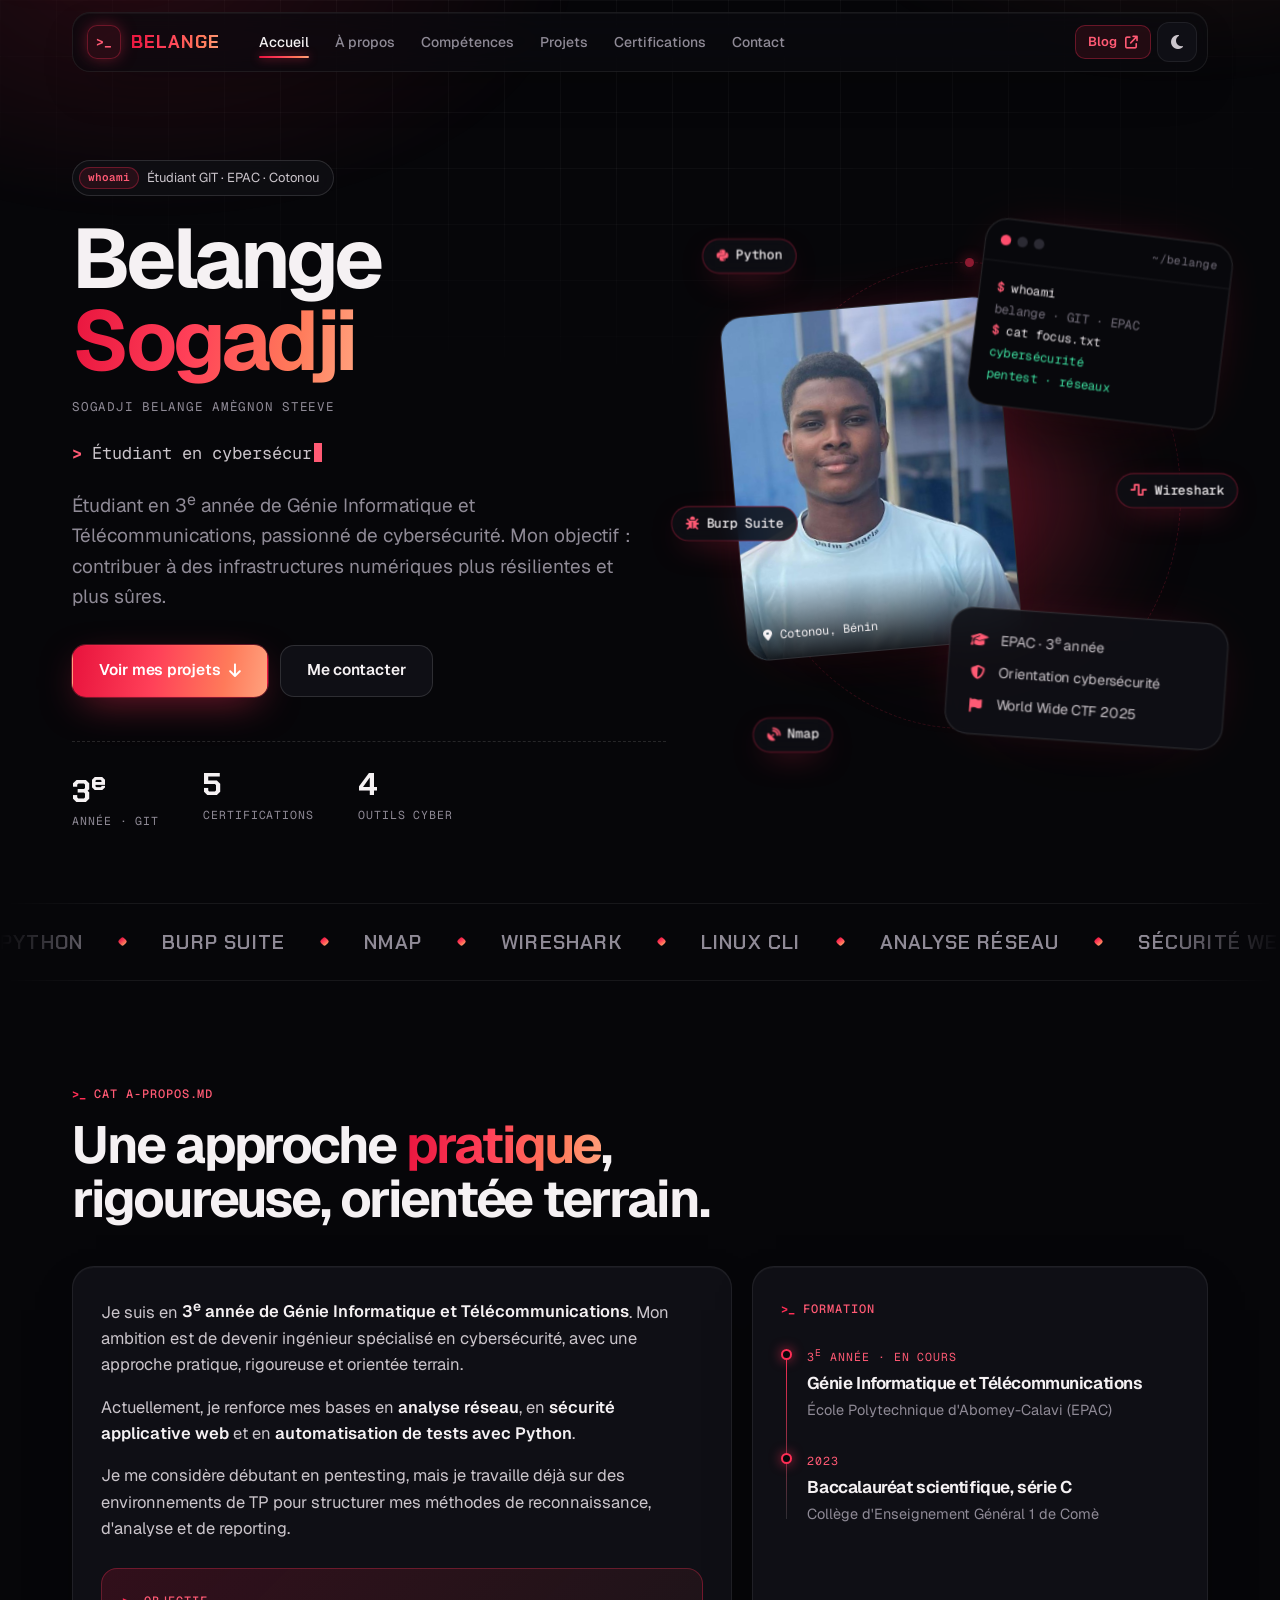
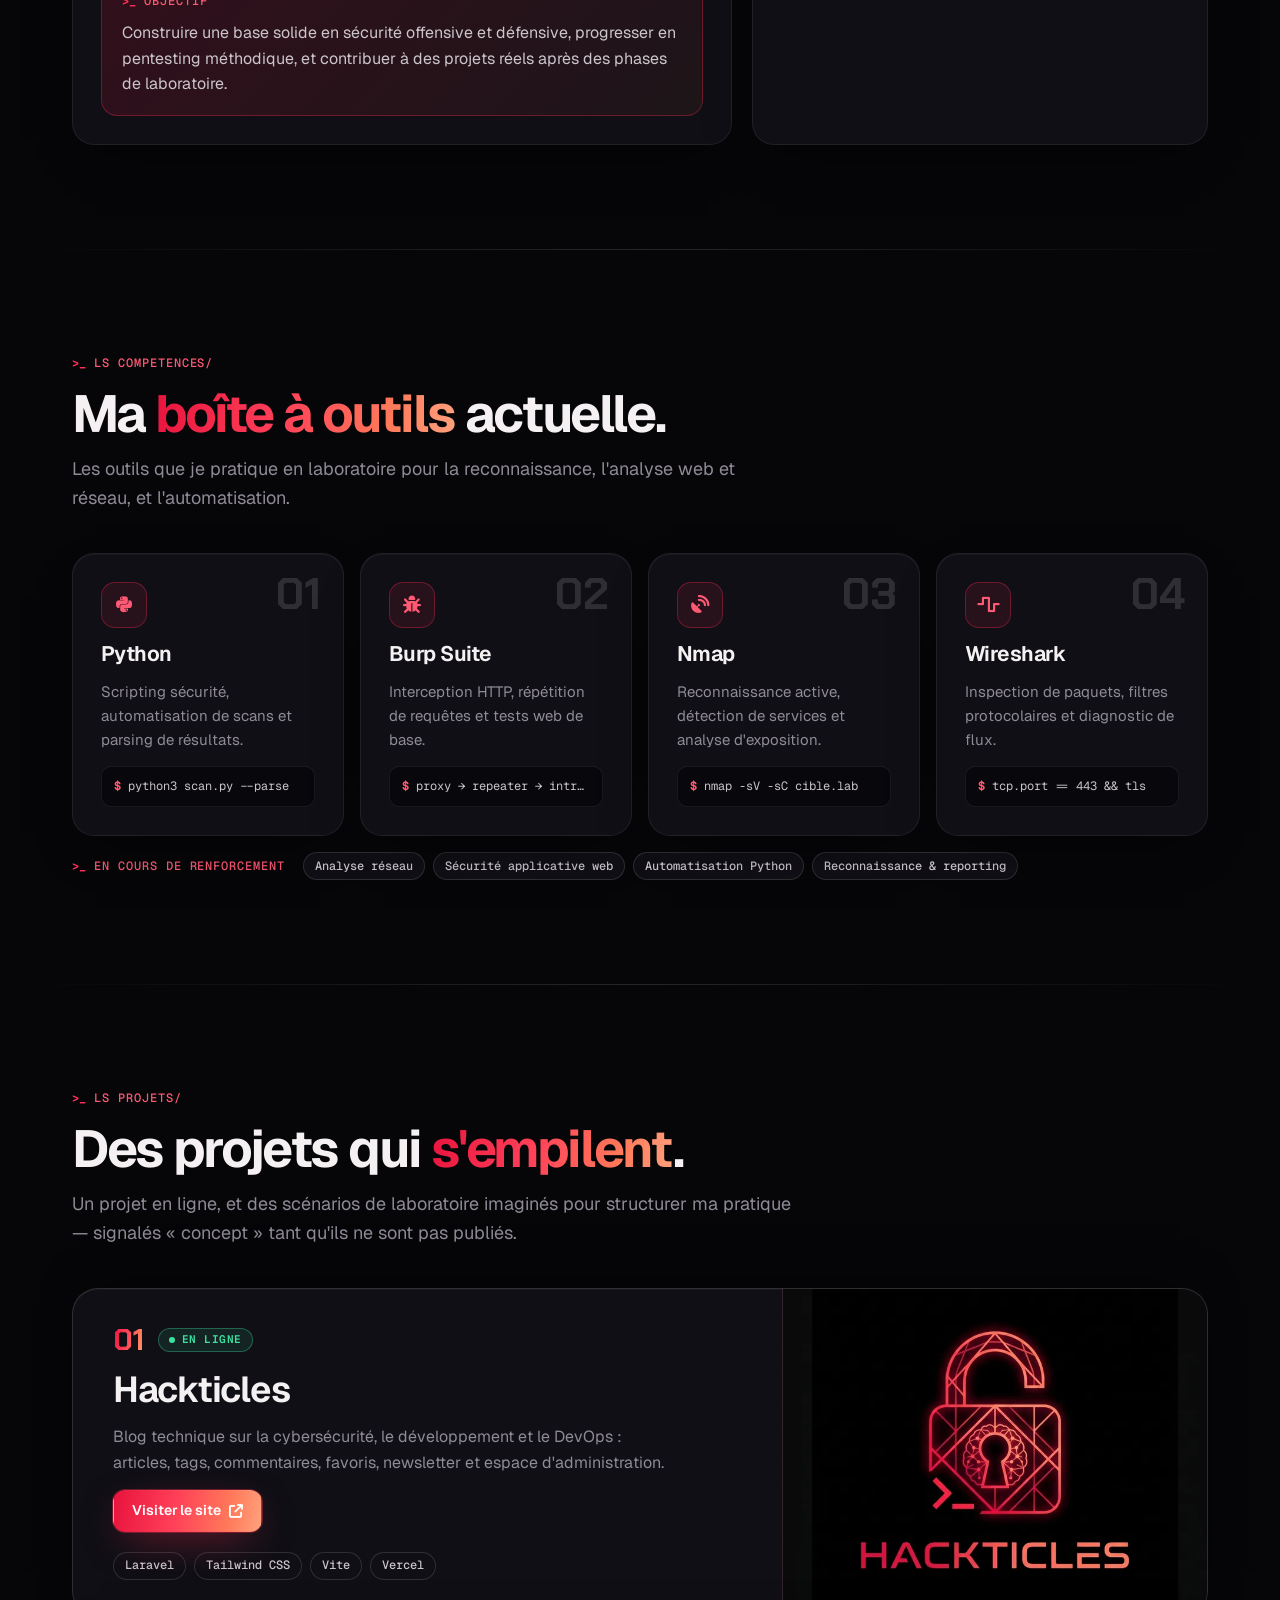
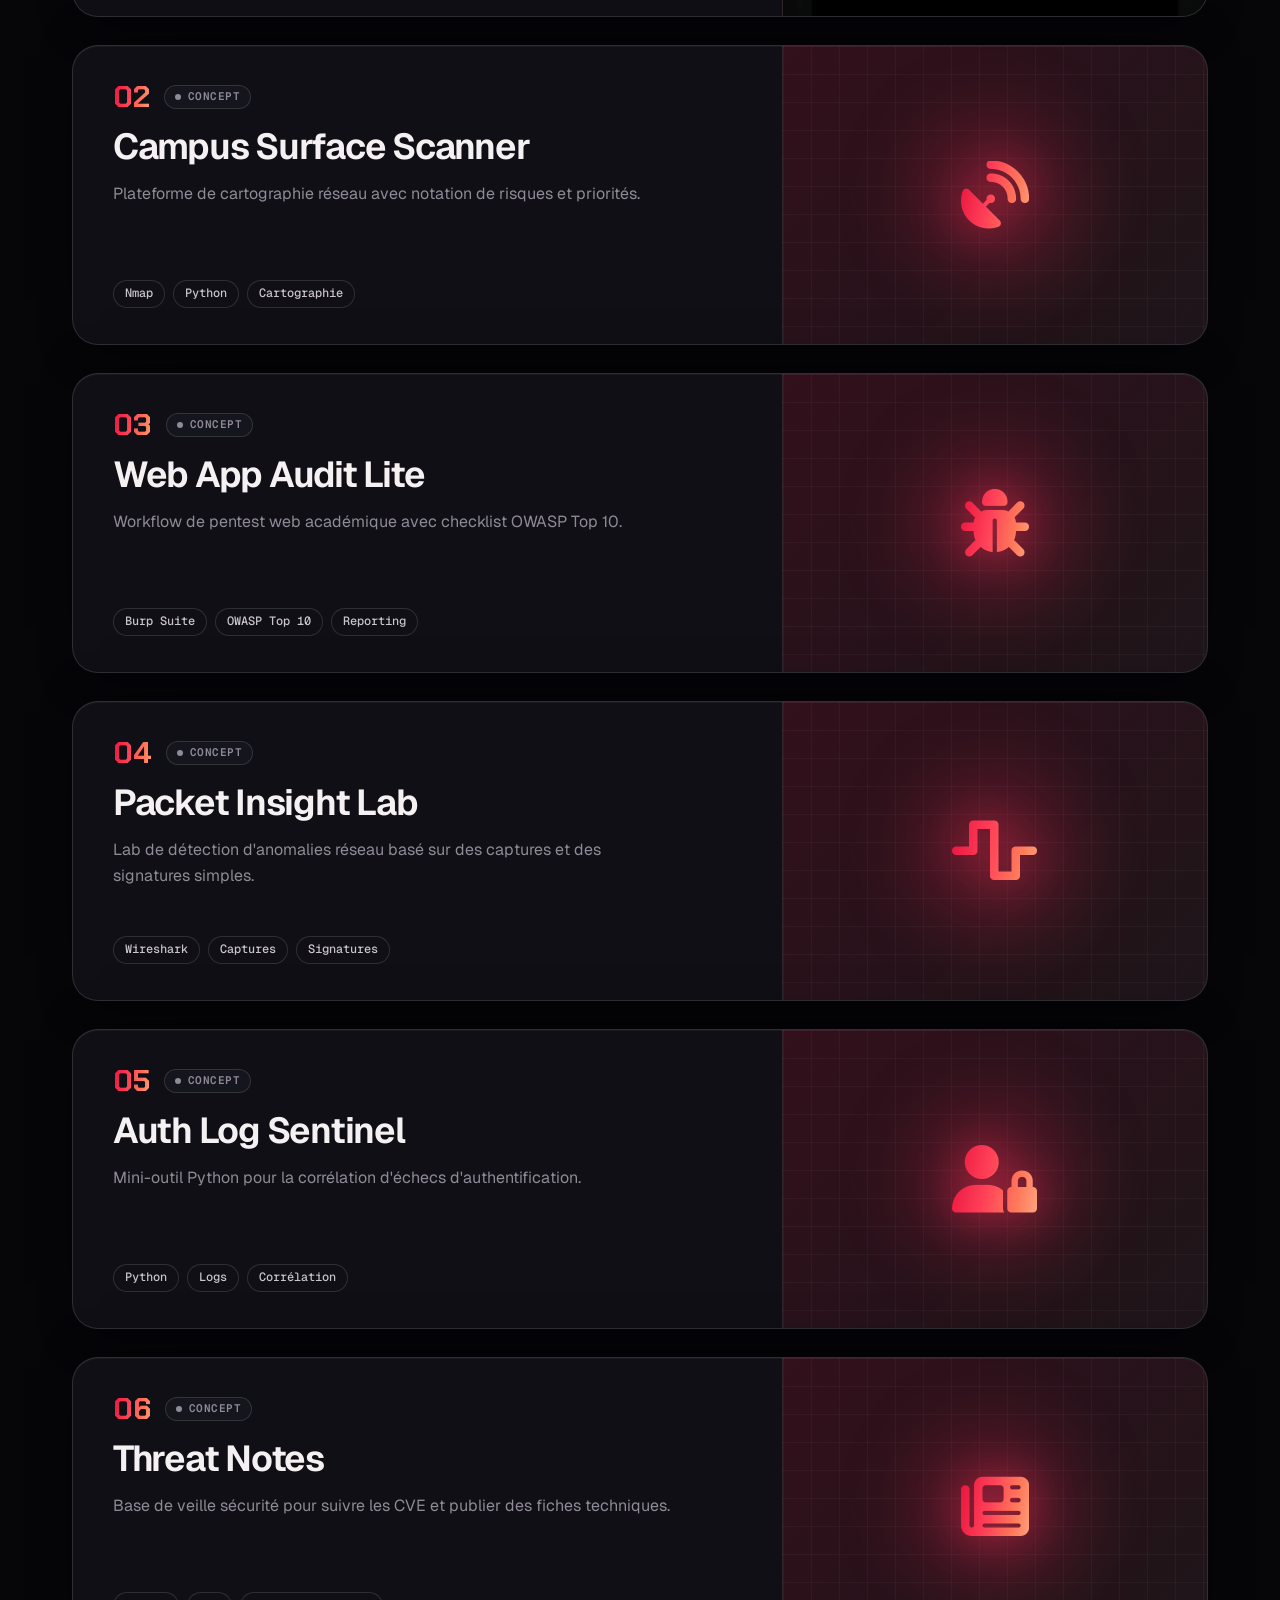
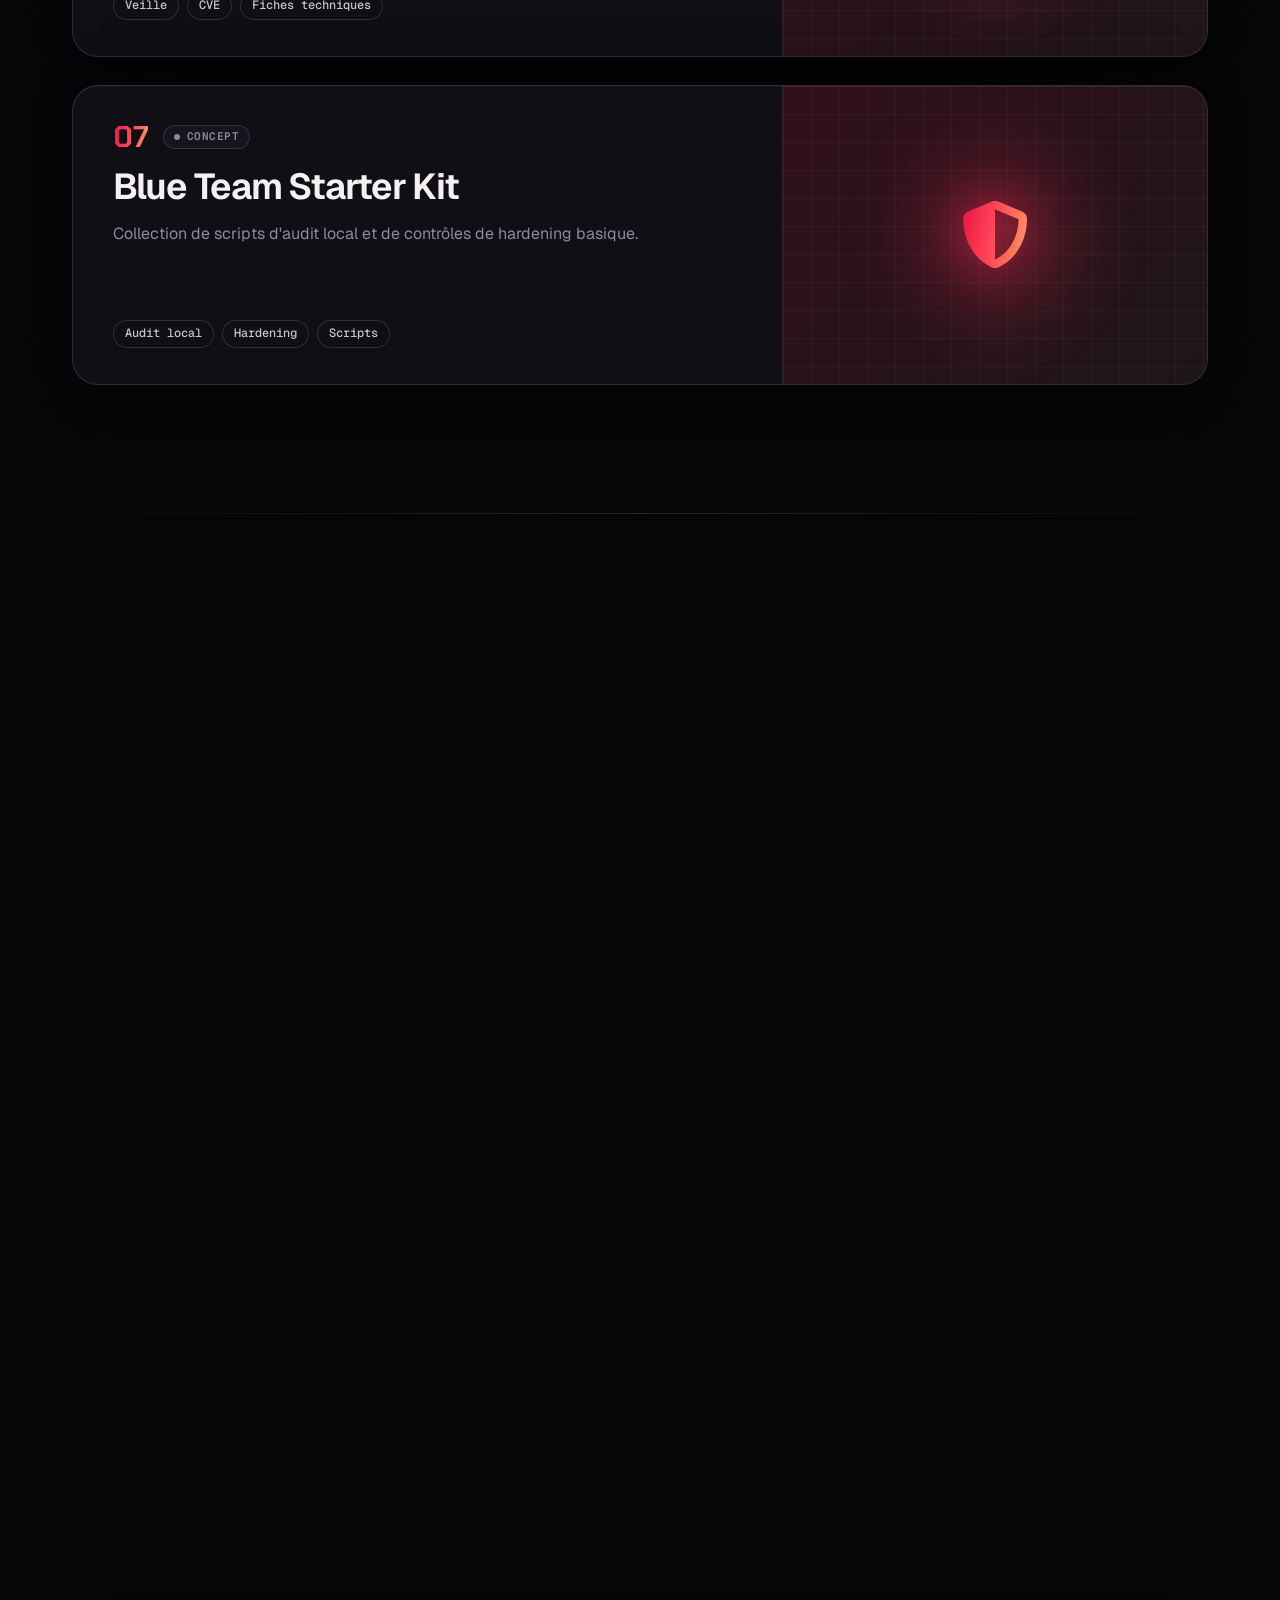
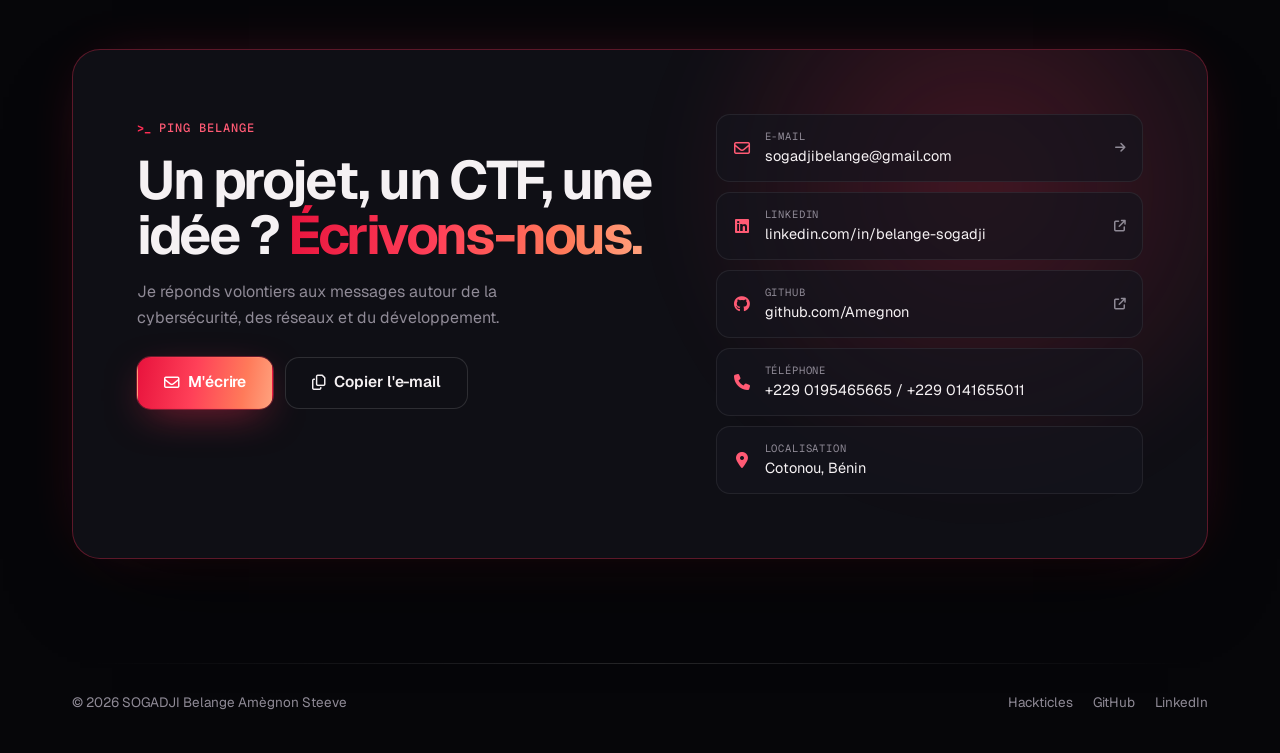
==== commit 4f6301db: "Redesign portfolio as a single page in the Hackticles theme Replace the multi-page sidebar layout wi" ====
--- a/about.html
+++ b/about.html
@@ -3,101 +3,13 @@
 <head>
   <meta charset="UTF-8" />
   <meta name="viewport" content="width=device-width, initial-scale=1.0" />
-  <script>
-    (function () {
-      try {
-        var savedTheme = localStorage.getItem("portfolio-theme");
-        var theme = savedTheme === "dark" ? "dark" : "light";
-        document.documentElement.classList.add(theme + "-theme");
-        var sidebarState = localStorage.getItem("portfolio-sidebar");
-        var isMobileView = window.matchMedia && window.matchMedia("(max-width: 1100px)").matches;
-        if (sidebarState === "collapsed" || (!sidebarState && isMobileView)) {
-          document.documentElement.classList.add("sidebar-collapsed");
-        }
-      } catch (e) {
-        document.documentElement.classList.add("light-theme");
-      }
-    })();
-  </script>
-  <title>SOGADJI Belange Amègnon Steeve | A propos</title>
-  <link rel="preconnect" href="https://fonts.googleapis.com" />
-  <link rel="preconnect" href="https://fonts.gstatic.com" crossorigin />
-  <link href="https://fonts.googleapis.com/css2?family=Inter:wght@400;500;600;700;800&display=swap" rel="stylesheet" />
-  <link rel="stylesheet" href="https://cdnjs.cloudflare.com/ajax/libs/font-awesome/6.5.2/css/all.min.css" />
-  <link rel="stylesheet" href="css/styles.css" />
+  <title>Belange Sogadji | À propos</title>
+  <!-- Ancienne page : le portfolio tient désormais sur une seule page -->
+  <link rel="canonical" href="index.html#about" />
+  <meta http-equiv="refresh" content="0; url=index.html#about" />
+  <script>window.location.replace("index.html#about");</script>
 </head>
-<body data-page="about">
-
-  <button id="theme-toggle" aria-label="Basculer le theme">
-    <i class="fa-solid fa-sun icon-sun"></i>
-    <i class="fa-solid fa-moon icon-moon"></i>
-  </button>
-  <div id="wrapper">
-    <aside id="sidebar">
-      <div class="inner">
-        <h2>Menu</h2>
-        <nav>
-          <a href="index.html" data-nav="home">Accueil</a>
-          <a href="about.html" data-nav="about">A propos</a>
-          <a href="skills.html" data-nav="skills">Competences</a>
-          <a href="projects.html" data-nav="projects">Projets</a>
-          <a href="certifications.html" data-nav="certifications">Certifications</a>
-          <a href="contact.html" data-nav="contact">Contact</a>
-        </nav>
-
-        <section class="sidebar-block">
-          <h3>Profil</h3>
-          <p>Etudiant IT/Telco, orientation Cybersecurite.</p>
-        </section>
-
-        <section class="sidebar-block">
-          <h3>Stack actuelle</h3>
-          <ul class="mini-list">
-            <li>Python</li>
-            <li>Burp Suite</li>
-            <li>Nmap</li>
-            <li>Wireshark</li>
-          </ul>
-        </section>
-      </div>
-    </aside>
-
-    <main id="main">
-      <div class="inner">
-        <section class="page-header"><h1>A propos</h1></section>
-        <section class="content-section">
-          <p>
-            Je suis en 3eme annee de Genie Informatique et Telecommunications. Mon ambition est de
-            devenir ingenieur specialise en cybersecurite avec une approche pratique, rigoureuse et orientee terrain.
-          </p>
-          <p>
-            Actuellement, je renforce mes bases en analyse reseau, securite applicative web et automatisation
-            de tests avec Python.
-          </p>
-          <p>
-            Je me considere debutant en pentesting, mais je travaille deja sur des environnements de TP pour
-            structurer mes methodes de reconnaissance, d'analyse et de reporting.
-          </p>
-        </section>
-
-        <section class="content-section">
-          <div class="section-header"><h2>Education</h2></div>
-          <div class="label-list">
-            <article class="label-item">
-              <h3>Genie Informatique et Telecommunications</h3>
-              <p>Etablissement : Ecole Polytechnique d'Abomey Calavi 2025 .</p>
-            </article>
-            <article class="label-item">
-              <h3>Baccalaureat Scientifique Serie C</h3>
-              <p>Etablissement :Collège d'Enseignement General 1 de COMÈ, 2023.</p>
-            </article>
-          </div>
-        </section>
-      </div>
-    </main>
-  </div>
-
-  <button id="scroll-top" aria-label="Retour en haut"><i class="fa-solid fa-arrow-up"></i></button>
-  <script src="js/script.js"></script>
+<body>
+  <p><a href="index.html#about">À propos — continuer vers le portfolio</a></p>
 </body>
 </html>
